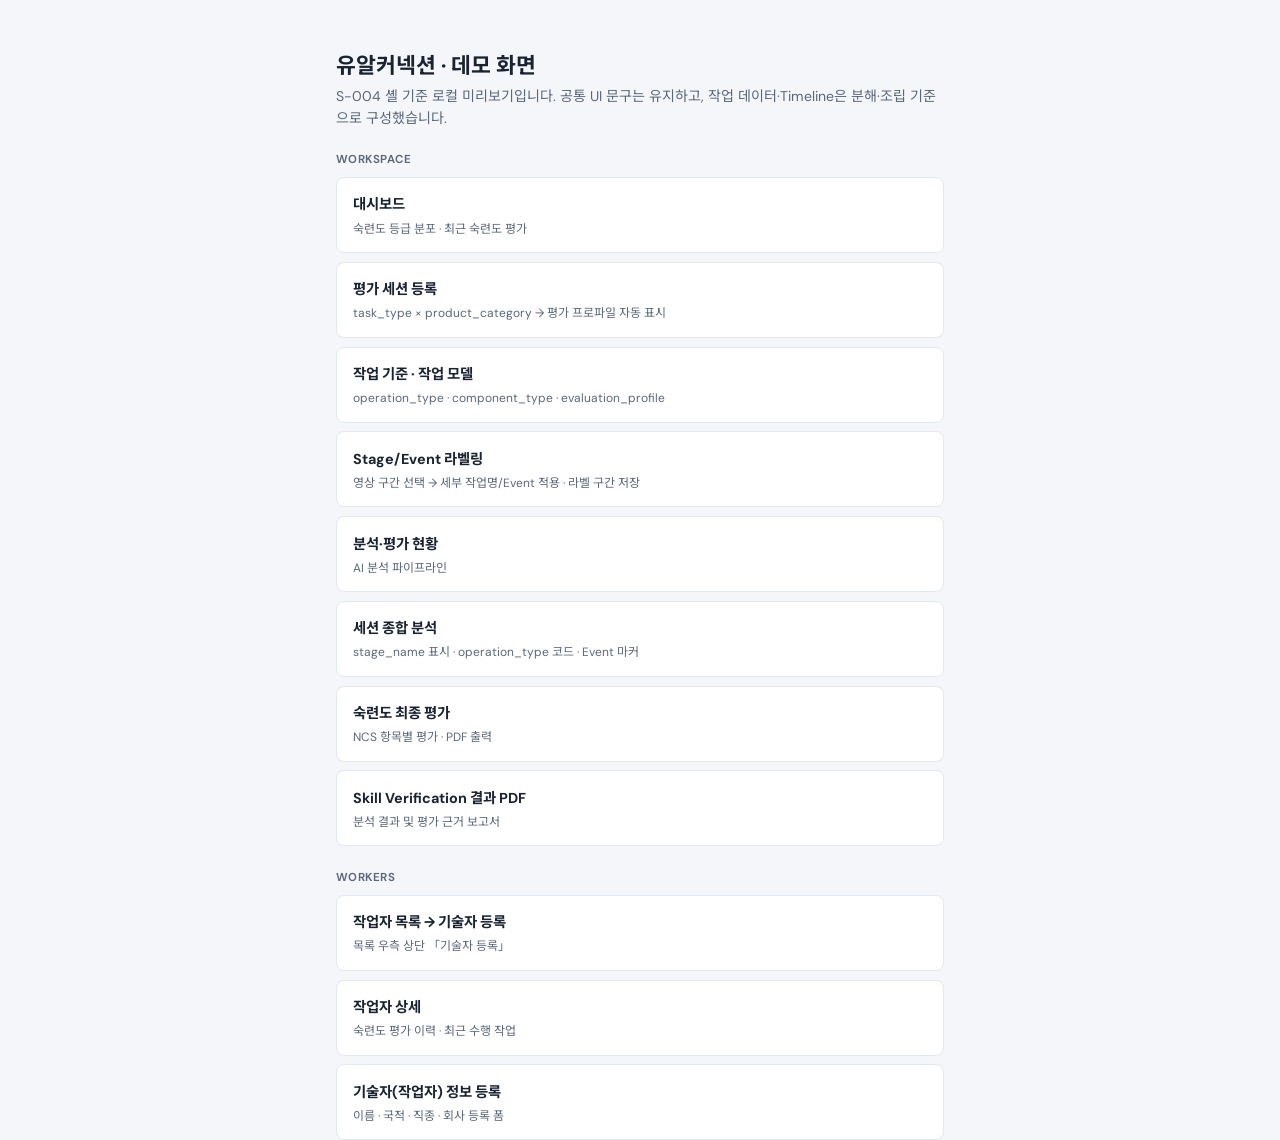
==== index.html @ eb86f655 "Add UR Connection assembly/disassembly preview screens" ====
﻿<!DOCTYPE html>
<html lang="ko">
<head>
  <meta charset="UTF-8" />
  <meta name="viewport" content="width=device-width, initial-scale=1" />
  <title>UR Connection · 데모 화면</title>
  <link rel="preconnect" href="https://fonts.googleapis.com" />
  <link rel="preconnect" href="https://fonts.gstatic.com" crossorigin />
  <link href="https://fonts.googleapis.com/css2?family=DM+Sans:opsz,wght@9..40,400;9..40,500;9..40,600;9..40,700&family=Noto+Sans+KR:wght@400;500;600;700&display=swap" rel="stylesheet" />
  <link rel="stylesheet" href="shared.css" />
  <style>
    .hub { max-width: 40rem; margin: 3rem auto; padding: 0 1rem; }
    .hub h1 { margin: 0 0 0.4rem; font-size: 1.35rem; }
    .hub p { margin: 0 0 1.25rem; color: var(--muted); font-size: 0.88rem; line-height: 1.5; }
    .hub a.card-link {
      display: block;
      padding: 0.9rem 1rem;
      border: 1px solid var(--line);
      border-radius: 0.5rem;
      background: #fff;
      text-decoration: none;
      color: inherit;
      margin-bottom: 0.55rem;
    }
    .hub a.card-link:hover { border-color: #c7dbff; background: var(--brand-soft); }
    .hub a.card-link strong { display: block; font-size: 0.9rem; margin-bottom: 0.2rem; }
    .hub a.card-link span { font-size: 0.75rem; color: var(--muted); }
    .hub .sec { margin: 1.4rem 0 0.55rem; font-size: 0.72rem; font-weight: 650; color: var(--muted); letter-spacing: 0.04em; }
  </style>
</head>
<body>
  <div class="hub">
    <h1>유알커넥션 · 데모 화면</h1>
    <p>S-004 셸 기준 로컬 미리보기입니다. 공통 UI 문구는 유지하고, 작업 데이터·Timeline은 분해·조립 기준으로 구성했습니다.</p>

    <p class="sec">WORKSPACE</p>
    <a class="card-link" href="dashboard.html">
      <strong>대시보드</strong>
      <span>숙련도 등급 분포 · 최근 숙련도 평가</span>
    </a>
    <a class="card-link" href="task-register.html">
      <strong>평가 세션 등록</strong>
      <span>task_type × product_category → 평가 프로파일 자동 표시</span>
    </a>
    <a class="card-link" href="task-models.html">
      <strong>작업 기준 · 작업 모델</strong>
      <span>operation_type · component_type · evaluation_profile</span>
    </a>
    <a class="card-link" href="labeling-timeline.html">
      <strong>Stage/Event 라벨링</strong>
      <span>영상 구간 선택 → 세부 작업명/Event 적용 · 라벨 구간 저장</span>
    </a>
    <a class="card-link" href="analysis-progress.html">
      <strong>분석·평가 현황</strong>
      <span>AI 분석 파이프라인</span>
    </a>
    <a class="card-link" href="analysis-result.html">
      <strong>세션 종합 분석</strong>
      <span>stage_name 표시 · operation_type 코드 · Event 마커</span>
    </a>
    <a class="card-link" href="evaluation-detail.html">
      <strong>숙련도 최종 평가</strong>
      <span>NCS 항목별 평가 · PDF 출력</span>
    </a>
    <a class="card-link" href="report-pdf.html">
      <strong>Skill Verification 결과 PDF</strong>
      <span>분석 결과 및 평가 근거 보고서</span>
    </a>

    <p class="sec">WORKERS</p>
    <a class="card-link" href="workers-list.html">
      <strong>작업자 목록 → 기술자 등록</strong>
      <span>목록 우측 상단 「기술자 등록」</span>
    </a>
    <a class="card-link" href="worker-detail.html">
      <strong>작업자 상세</strong>
      <span>숙련도 평가 이력 · 최근 수행 작업</span>
    </a>
    <a class="card-link" href="workers-register.html">
      <strong>기술자(작업자) 정보 등록</strong>
      <span>이름 · 국적 · 직종 · 회사 등록 폼</span>
    </a>
  </div>
</body>
</html>
---- shared.css ----
:root {
  --bg: #f4f6f9;
  --surface: #ffffff;
  --ink: #1a2332;
  --muted: #5b677a;
  --line: #e2e8f0;
  --brand: #1f6feb;
  --brand-soft: #e8f1ff;
  --ok: #059669;
  --ok-soft: #ecfdf5;
  --warn: #d97706;
  --danger: #dc2626;
  --rail: #0b1b32;
  --rail-text: #c5d0e0;
  --font: "DM Sans", "Noto Sans KR", "Apple SD Gothic Neo", "Malgun Gothic", sans-serif;
  --mono: ui-monospace, SFMono-Regular, Menlo, Consolas, monospace;
}

* { box-sizing: border-box; }
html, body { height: 100%; margin: 0; }
body {
  font-family: var(--font);
  color: var(--ink);
  background: var(--bg);
  -webkit-font-smoothing: antialiased;
}

.shell { display: flex; height: 100dvh; overflow: hidden; }

.rail {
  width: 13rem;
  flex-shrink: 0;
  display: flex;
  flex-direction: column;
  background: var(--rail);
  color: var(--rail-text);
}
.rail-brand {
  height: 3.5rem;
  display: flex;
  align-items: center;
  gap: 0.625rem;
  padding: 0 1rem;
  border-bottom: 1px solid #ffffff14;
}
.mark {
  width: 1.75rem;
  height: 1.75rem;
  border-radius: 0.375rem;
  background: var(--brand);
  color: #fff;
  font-size: 0.7rem;
  font-weight: 700;
  display: grid;
  place-items: center;
}
.rail-brand .name { margin: 0; font-size: 0.875rem; font-weight: 600; color: #fff; }
.rail-brand .ver { margin: 0; font-size: 10px; color: #8fa0b8; }
.rail-sec {
  margin: 0.85rem 0.75rem 0.35rem;
  font-size: 10px;
  letter-spacing: 0.06em;
  color: #7f91ab;
  font-weight: 600;
}
.rail-nav {
  flex: 1;
  overflow: auto;
  padding: 0 0.5rem 0.75rem;
  display: flex;
  flex-direction: column;
  gap: 0.15rem;
}
.nav-link {
  display: flex;
  align-items: center;
  gap: 0.5rem;
  padding: 0.55rem 0.7rem;
  border-radius: 0.4rem;
  color: var(--rail-text);
  text-decoration: none;
  font-size: 0.875rem;
  border-left: 3px solid transparent;
}
.nav-link:hover { background: #ffffff0d; color: #fff; }
.nav-link.active {
  background: #1f6feb33;
  color: #fff;
  border-left-color: var(--brand);
  font-weight: 500;
}
.rail-foot {
  border-top: 1px solid #ffffff14;
  padding: 0.75rem;
}
.user-chip {
  display: flex;
  align-items: center;
  gap: 0.55rem;
  margin-bottom: 0.55rem;
}
.avatar {
  width: 1.75rem;
  height: 1.75rem;
  border-radius: 999px;
  background: #24344f;
  color: #fff;
  font-size: 10px;
  font-weight: 700;
  display: grid;
  place-items: center;
}
.user-chip strong { display: block; color: #fff; font-size: 0.8rem; }
.user-chip span { font-size: 10px; color: #8fa0b8; }
.logout {
  width: 100%;
  border: 1px solid #ffffff22;
  background: transparent;
  color: var(--rail-text);
  border-radius: 0.375rem;
  padding: 0.45rem;
  font: inherit;
  font-size: 0.8rem;
  cursor: pointer;
}
.logout:hover { background: #ffffff0d; color: #fff; }

.content { flex: 1; min-width: 0; display: flex; flex-direction: column; }
.topbar {
  min-height: 3.5rem;
  display: flex;
  align-items: center;
  justify-content: space-between;
  gap: 1rem;
  padding: 0.65rem 1.5rem;
  border-bottom: 1px solid var(--line);
  background: var(--surface);
}
.topbar h1 {
  margin: 0;
  font-size: 1.05rem;
  font-weight: 650;
  letter-spacing: -0.02em;
}
.topbar .meta {
  margin: 0.15rem 0 0;
  font-size: 0.75rem;
  color: var(--muted);
}
.top-actions { display: flex; gap: 0.4rem; flex-shrink: 0; }

.main {
  flex: 1;
  overflow: auto;
  padding: 1rem 1.25rem 2rem;
}

.card {
  background: var(--surface);
  border: 1px solid var(--line);
  border-radius: 0.55rem;
  overflow: hidden;
}
.card + .card { margin-top: 0.75rem; }
.card-h {
  display: flex;
  align-items: center;
  justify-content: space-between;
  gap: 0.75rem;
  padding: 0.7rem 0.9rem;
  border-bottom: 1px solid var(--line);
}
.card-h h2 {
  margin: 0;
  font-size: 0.85rem;
  font-weight: 600;
}
.card-h p {
  margin: 0.2rem 0 0;
  font-size: 0.72rem;
  color: var(--muted);
}
.card-b { padding: 0.9rem; }

.btn {
  appearance: none;
  border: 1px solid var(--line);
  background: #fff;
  color: var(--ink);
  font: inherit;
  font-size: 0.75rem;
  padding: 0.4rem 0.7rem;
  border-radius: 0.375rem;
  cursor: pointer;
  text-decoration: none;
  display: inline-flex;
  align-items: center;
  gap: 0.3rem;
}
.btn:hover { background: var(--bg); }
.btn.primary {
  background: var(--brand);
  border-color: var(--brand);
  color: #fff;
  font-weight: 560;
}
.btn.primary:hover { filter: brightness(0.96); }
.btn:disabled { opacity: 0.5; cursor: not-allowed; }

.grid-2 {
  display: grid;
  grid-template-columns: 1fr 1fr;
  gap: 0.75rem;
}
.grid-3 {
  display: grid;
  grid-template-columns: repeat(3, 1fr);
  gap: 0.75rem;
}
@media (max-width: 960px) {
  .grid-2, .grid-3 { grid-template-columns: 1fr; }
  .shell { flex-direction: column; height: auto; min-height: 100dvh; }
  .rail { width: 100%; }
  .content { min-height: 70vh; }
}

.field {
  display: grid;
  gap: 0.3rem;
}
.field > span {
  font-size: 0.72rem;
  color: var(--muted);
  font-weight: 550;
}
.field .req { color: var(--danger); margin-left: 0.15rem; }
.field input,
.field select,
.field textarea {
  width: 100%;
  border: 1px solid var(--line);
  border-radius: 0.375rem;
  padding: 0.5rem 0.6rem;
  font: inherit;
  font-size: 0.82rem;
  color: var(--ink);
  background: #fff;
}
.field textarea { min-height: 5.5rem; resize: vertical; }
.field input:focus,
.field select:focus,
.field textarea:focus {
  outline: 2px solid color-mix(in oklab, var(--brand) 35%, transparent);
  border-color: var(--brand);
}
.field .err {
  font-size: 0.7rem;
  color: var(--danger);
  min-height: 1em;
}
.help {
  margin: 0;
  font-size: 0.72rem;
  color: var(--muted);
  line-height: 1.45;
}

.info-row {
  display: grid;
  grid-template-columns: repeat(4, 1fr);
  gap: 0.5rem;
}
@media (max-width: 1100px) {
  .info-row { grid-template-columns: 1fr 1fr; }
}
.info-box {
  border: 1px solid var(--line);
  border-radius: 0.45rem;
  padding: 0.65rem 0.7rem;
  background: #fafbfc;
}
.info-box .k {
  margin: 0;
  font-size: 0.68rem;
  color: var(--muted);
}
.info-box .v {
  margin: 0.25rem 0 0;
  font-size: 0.85rem;
  font-weight: 600;
}
.info-box.accent {
  background: var(--brand-soft);
  border-color: #c7dbff;
}
.info-box.accent .v { color: var(--brand); }

.stack { display: grid; gap: 0.75rem; }
.actions-bar {
  display: flex;
  justify-content: flex-end;
  gap: 0.45rem;
  margin-top: 0.85rem;
}

.toast {
  position: fixed;
  right: 1rem;
  bottom: 1rem;
  background: var(--ink);
  color: #fff;
  font-size: 0.78rem;
  padding: 0.65rem 0.9rem;
  border-radius: 0.4rem;
  z-index: 40;
}
.badge {
  display: inline-block;
  font-size: 0.68rem;
  font-weight: 650;
  padding: 0.15rem 0.45rem;
  border-radius: 999px;
  background: var(--ok-soft);
  color: var(--ok);
}
.badge.warn { background: #fff7ed; color: var(--warn); }
.local-tag {
  margin-top: 0.45rem;
  font-size: 10px;
  color: #7f91ab;
  text-align: center;
}

/* Report / PDF */
.report-layout {
  display: grid;
  grid-template-columns: minmax(0, 1fr) 18rem;
  gap: 0.75rem;
  align-items: start;
}
@media (max-width: 1100px) {
  .report-layout { grid-template-columns: 1fr; }
}
.report-sheet {
  background: #fff;
  border: 1px solid var(--line);
  border-radius: 0.55rem;
  padding: 1.25rem 1.35rem 1.5rem;
}
.report-sheet h1 {
  margin: 0;
  font-size: 1.15rem;
  letter-spacing: -0.02em;
}
.report-sheet .sub {
  margin: 0.35rem 0 1rem;
  font-size: 0.78rem;
  color: var(--muted);
}
.report-table {
  width: 100%;
  border-collapse: collapse;
  font-size: 0.78rem;
}
.report-table th,
.report-table td {
  border: 1px solid var(--line);
  padding: 0.45rem 0.55rem;
  text-align: left;
  vertical-align: top;
}
.report-table th {
  width: 8.5rem;
  background: #f8fafc;
  color: var(--muted);
  font-weight: 550;
  font-size: 0.72rem;
}
.section-title {
  margin: 1rem 0 0.45rem;
  font-size: 0.82rem;
  font-weight: 650;
}
.compare-grid {
  display: grid;
  grid-template-columns: 1fr 1fr;
  gap: 0.55rem;
}
.compare-box {
  border: 1px solid var(--line);
  border-radius: 0.45rem;
  padding: 0.7rem;
}
.compare-box .label { margin: 0; font-size: 0.7rem; color: var(--muted); }
.compare-box .score {
  margin: 0.2rem 0 0;
  font-size: 1.4rem;
  font-weight: 700;
  color: var(--brand);
  font-variant-numeric: tabular-nums;
}
.compare-box .note { margin: 0.25rem 0 0; font-size: 0.72rem; color: var(--muted); }

.side-panel .card-b { display: grid; gap: 0.65rem; }
.check {
  display: flex;
  gap: 0.4rem;
  align-items: flex-start;
  font-size: 0.78rem;
  color: var(--ink);
}
.side-note {
  margin: 0;
  padding: 0.55rem 0.65rem;
  border-radius: 0.4rem;
  background: var(--bg);
  font-size: 0.72rem;
  color: var(--muted);
  line-height: 1.45;
}

@media print {
  .rail, .topbar, .side-panel, .no-print { display: none !important; }
  .shell, .content, .main { display: block; height: auto; overflow: visible; }
  .report-layout { display: block; }
  .report-sheet {
    border: 0;
    border-radius: 0;
    padding: 0;
  }
  body { background: #fff; }
}
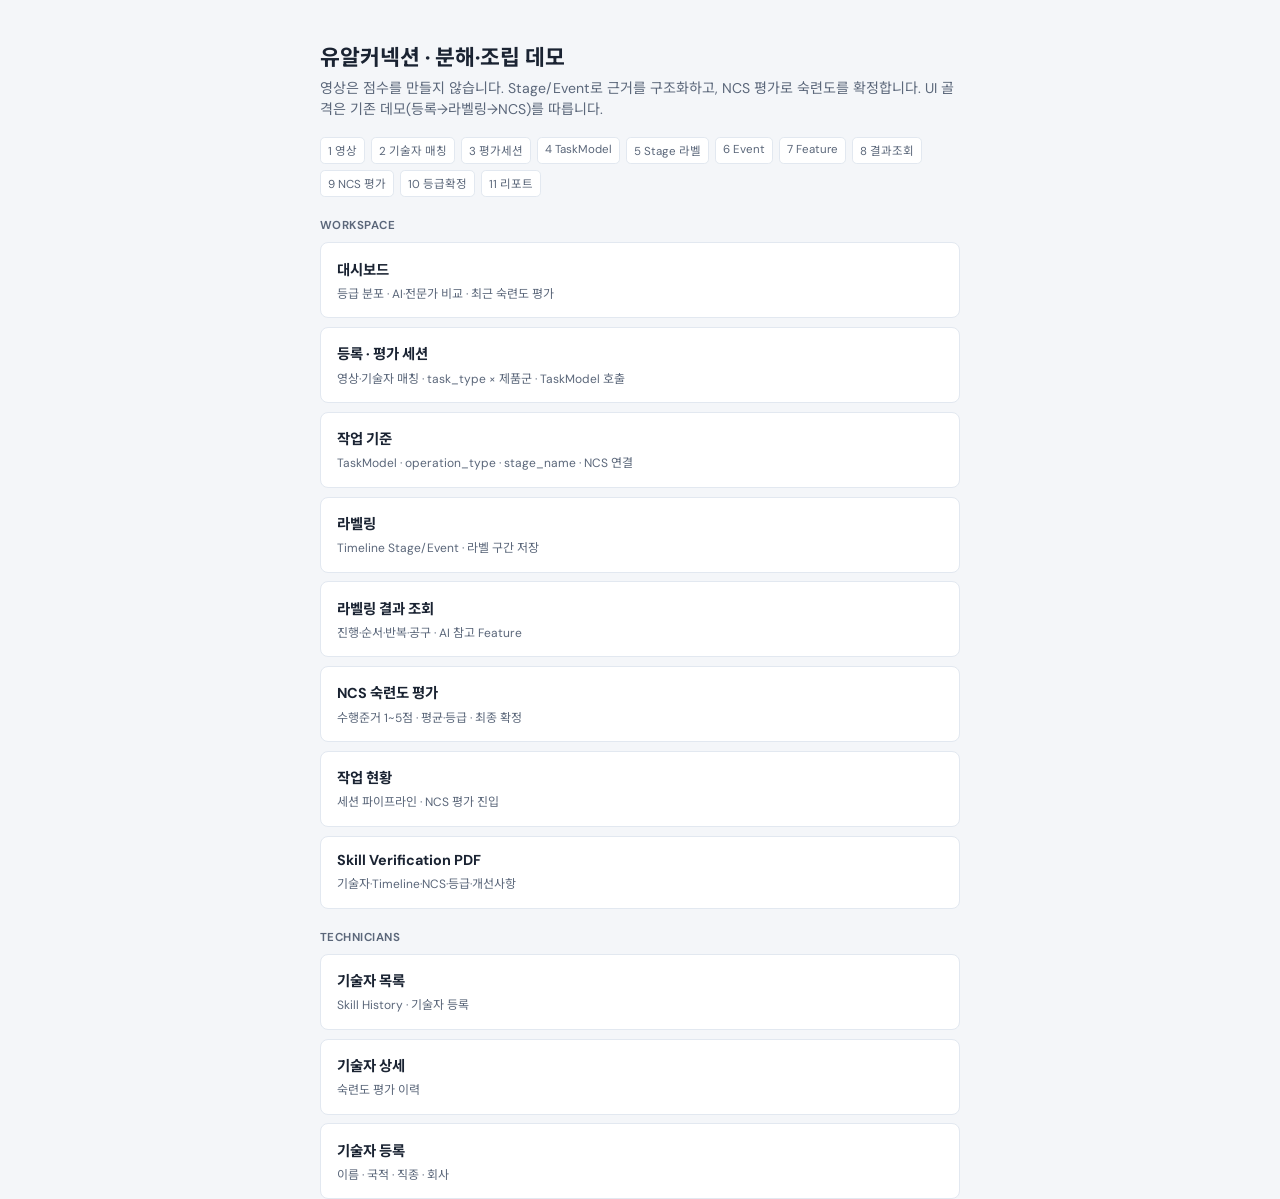
==== commit 011a882e: "Align assembly preview with NCS-centric flow and S3 baseline UI." ====
--- a/index.html
+++ b/index.html
@@ -4,82 +4,55 @@
   <meta charset="UTF-8" />
   <meta name="viewport" content="width=device-width, initial-scale=1" />
   <title>UR Connection · 데모 화면</title>
-  <link rel="preconnect" href="https://fonts.googleapis.com" />
-  <link rel="preconnect" href="https://fonts.gstatic.com" crossorigin />
   <link href="https://fonts.googleapis.com/css2?family=DM+Sans:opsz,wght@9..40,400;9..40,500;9..40,600;9..40,700&family=Noto+Sans+KR:wght@400;500;600;700&display=swap" rel="stylesheet" />
   <link rel="stylesheet" href="shared.css" />
   <style>
-    .hub { max-width: 40rem; margin: 3rem auto; padding: 0 1rem; }
-    .hub h1 { margin: 0 0 0.4rem; font-size: 1.35rem; }
-    .hub p { margin: 0 0 1.25rem; color: var(--muted); font-size: 0.88rem; line-height: 1.5; }
+    .hub { max-width: 42rem; margin: 2.5rem auto; padding: 0 1rem; }
+    .hub h1 { margin: 0 0 0.35rem; font-size: 1.35rem; }
+    .hub > p { margin: 0 0 1.1rem; color: var(--muted); font-size: 0.88rem; line-height: 1.5; }
+    .flow {
+      display: flex; flex-wrap: wrap; gap: 0.35rem; margin: 0 0 1.25rem;
+      font-size: 0.72rem; color: var(--muted);
+    }
+    .flow span {
+      padding: 0.25rem 0.45rem; border: 1px solid var(--line);
+      border-radius: 0.3rem; background: #fff;
+    }
     .hub a.card-link {
-      display: block;
-      padding: 0.9rem 1rem;
-      border: 1px solid var(--line);
-      border-radius: 0.5rem;
-      background: #fff;
-      text-decoration: none;
-      color: inherit;
-      margin-bottom: 0.55rem;
+      display: block; padding: 0.9rem 1rem; border: 1px solid var(--line);
+      border-radius: 0.5rem; background: #fff; text-decoration: none;
+      color: inherit; margin-bottom: 0.55rem;
     }
     .hub a.card-link:hover { border-color: #c7dbff; background: var(--brand-soft); }
     .hub a.card-link strong { display: block; font-size: 0.9rem; margin-bottom: 0.2rem; }
     .hub a.card-link span { font-size: 0.75rem; color: var(--muted); }
-    .hub .sec { margin: 1.4rem 0 0.55rem; font-size: 0.72rem; font-weight: 650; color: var(--muted); letter-spacing: 0.04em; }
+    .hub .sec { margin: 1.25rem 0 0.5rem; font-size: 0.72rem; font-weight: 650; color: var(--muted); letter-spacing: 0.04em; }
   </style>
 </head>
 <body>
   <div class="hub">
-    <h1>유알커넥션 · 데모 화면</h1>
-    <p>S-004 셸 기준 로컬 미리보기입니다. 공통 UI 문구는 유지하고, 작업 데이터·Timeline은 분해·조립 기준으로 구성했습니다.</p>
+    <h1>유알커넥션 · 분해·조립 데모</h1>
+    <p>영상은 점수를 만들지 않습니다. Stage/Event로 근거를 구조화하고, NCS 평가로 숙련도를 확정합니다. UI 골격은 기존 데모(등록→라벨링→NCS)를 따릅니다.</p>
+    <div class="flow">
+      <span>1 영상</span><span>2 기술자 매칭</span><span>3 평가세션</span><span>4 TaskModel</span>
+      <span>5 Stage 라벨</span><span>6 Event</span><span>7 Feature</span><span>8 결과조회</span>
+      <span>9 NCS 평가</span><span>10 등급확정</span><span>11 리포트</span>
+    </div>
 
     <p class="sec">WORKSPACE</p>
-    <a class="card-link" href="dashboard.html">
-      <strong>대시보드</strong>
-      <span>숙련도 등급 분포 · 최근 숙련도 평가</span>
-    </a>
-    <a class="card-link" href="task-register.html">
-      <strong>평가 세션 등록</strong>
-      <span>task_type × product_category → 평가 프로파일 자동 표시</span>
-    </a>
-    <a class="card-link" href="task-models.html">
-      <strong>작업 기준 · 작업 모델</strong>
-      <span>operation_type · component_type · evaluation_profile</span>
-    </a>
-    <a class="card-link" href="labeling-timeline.html">
-      <strong>Stage/Event 라벨링</strong>
-      <span>영상 구간 선택 → 세부 작업명/Event 적용 · 라벨 구간 저장</span>
-    </a>
-    <a class="card-link" href="analysis-progress.html">
-      <strong>분석·평가 현황</strong>
-      <span>AI 분석 파이프라인</span>
-    </a>
-    <a class="card-link" href="analysis-result.html">
-      <strong>세션 종합 분석</strong>
-      <span>stage_name 표시 · operation_type 코드 · Event 마커</span>
-    </a>
-    <a class="card-link" href="evaluation-detail.html">
-      <strong>숙련도 최종 평가</strong>
-      <span>NCS 항목별 평가 · PDF 출력</span>
-    </a>
-    <a class="card-link" href="report-pdf.html">
-      <strong>Skill Verification 결과 PDF</strong>
-      <span>분석 결과 및 평가 근거 보고서</span>
-    </a>
+    <a class="card-link" href="dashboard.html"><strong>대시보드</strong><span>등급 분포 · AI·전문가 비교 · 최근 숙련도 평가</span></a>
+    <a class="card-link" href="task-register.html"><strong>등록 · 평가 세션</strong><span>영상·기술자 매칭 · task_type × 제품군 · TaskModel 호출</span></a>
+    <a class="card-link" href="task-models.html"><strong>작업 기준</strong><span>TaskModel · operation_type · stage_name · NCS 연결</span></a>
+    <a class="card-link" href="labeling-timeline.html"><strong>라벨링</strong><span>Timeline Stage/Event · 라벨 구간 저장</span></a>
+    <a class="card-link" href="analysis-result.html"><strong>라벨링 결과 조회</strong><span>진행·순서·반복·공구 · AI 참고 Feature</span></a>
+    <a class="card-link" href="evaluation-detail.html"><strong>NCS 숙련도 평가</strong><span>수행준거 1~5점 · 평균·등급 · 최종 확정</span></a>
+    <a class="card-link" href="analysis-progress.html"><strong>작업 현황</strong><span>세션 파이프라인 · NCS 평가 진입</span></a>
+    <a class="card-link" href="report-pdf.html"><strong>Skill Verification PDF</strong><span>기술자·Timeline·NCS·등급·개선사항</span></a>
 
-    <p class="sec">WORKERS</p>
-    <a class="card-link" href="workers-list.html">
-      <strong>작업자 목록 → 기술자 등록</strong>
-      <span>목록 우측 상단 「기술자 등록」</span>
-    </a>
-    <a class="card-link" href="worker-detail.html">
-      <strong>작업자 상세</strong>
-      <span>숙련도 평가 이력 · 최근 수행 작업</span>
-    </a>
-    <a class="card-link" href="workers-register.html">
-      <strong>기술자(작업자) 정보 등록</strong>
-      <span>이름 · 국적 · 직종 · 회사 등록 폼</span>
-    </a>
+    <p class="sec">TECHNICIANS</p>
+    <a class="card-link" href="workers-list.html"><strong>기술자 목록</strong><span>Skill History · 기술자 등록</span></a>
+    <a class="card-link" href="worker-detail.html"><strong>기술자 상세</strong><span>숙련도 평가 이력</span></a>
+    <a class="card-link" href="workers-register.html"><strong>기술자 등록</strong><span>이름 · 국적 · 직종 · 회사</span></a>
   </div>
 </body>
 </html>
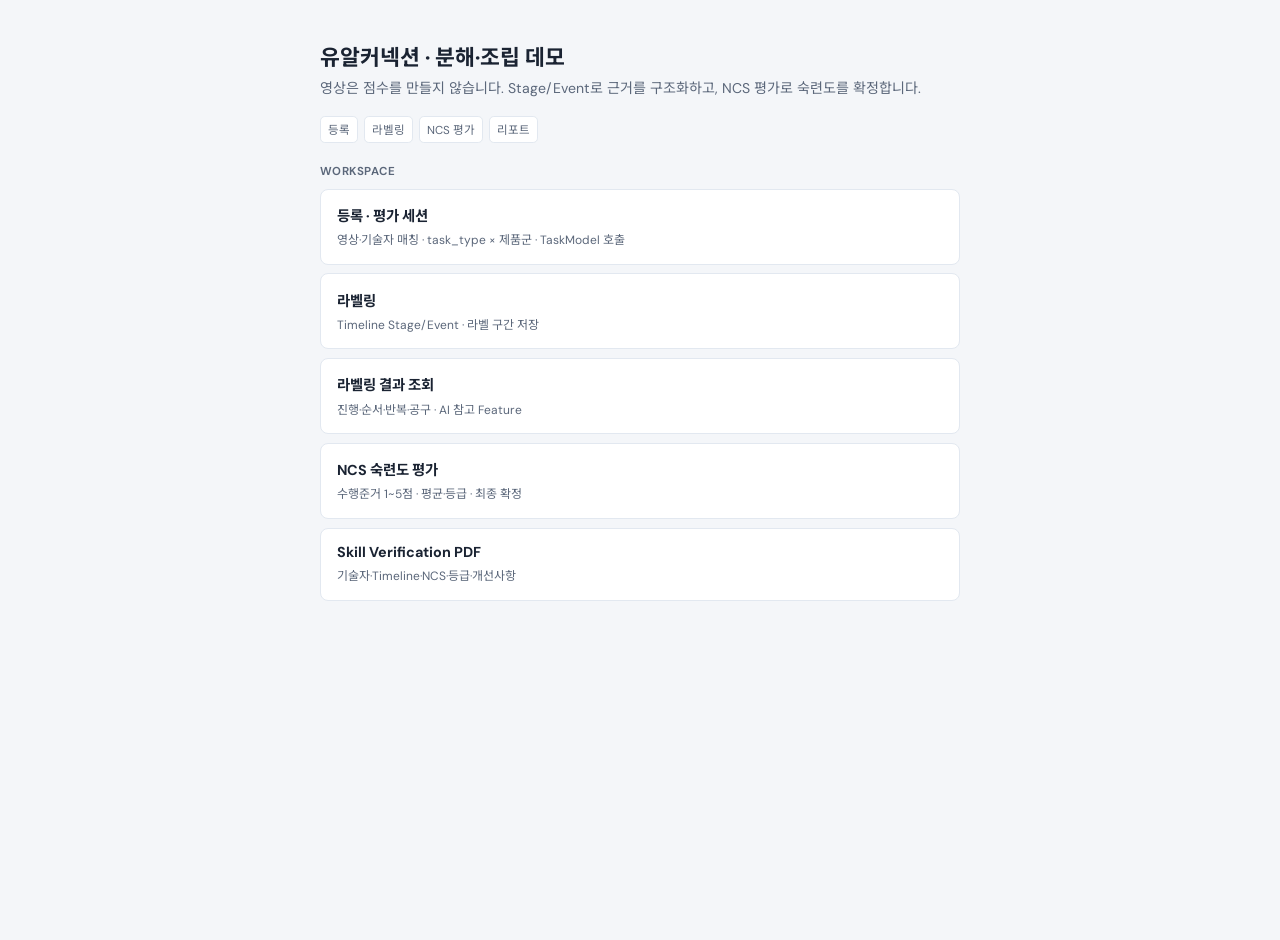
==== commit 61ef1803: "Remove dashboard, task models, work status, and technician screens from demo nav." ====
--- a/index.html
+++ b/index.html
@@ -32,27 +32,17 @@
 <body>
   <div class="hub">
     <h1>유알커넥션 · 분해·조립 데모</h1>
-    <p>영상은 점수를 만들지 않습니다. Stage/Event로 근거를 구조화하고, NCS 평가로 숙련도를 확정합니다. UI 골격은 기존 데모(등록→라벨링→NCS)를 따릅니다.</p>
+    <p>영상은 점수를 만들지 않습니다. Stage/Event로 근거를 구조화하고, NCS 평가로 숙련도를 확정합니다.</p>
     <div class="flow">
-      <span>1 영상</span><span>2 기술자 매칭</span><span>3 평가세션</span><span>4 TaskModel</span>
-      <span>5 Stage 라벨</span><span>6 Event</span><span>7 Feature</span><span>8 결과조회</span>
-      <span>9 NCS 평가</span><span>10 등급확정</span><span>11 리포트</span>
+      <span>등록</span><span>라벨링</span><span>NCS 평가</span><span>리포트</span>
     </div>
 
     <p class="sec">WORKSPACE</p>
-    <a class="card-link" href="dashboard.html"><strong>대시보드</strong><span>등급 분포 · AI·전문가 비교 · 최근 숙련도 평가</span></a>
     <a class="card-link" href="task-register.html"><strong>등록 · 평가 세션</strong><span>영상·기술자 매칭 · task_type × 제품군 · TaskModel 호출</span></a>
-    <a class="card-link" href="task-models.html"><strong>작업 기준</strong><span>TaskModel · operation_type · stage_name · NCS 연결</span></a>
     <a class="card-link" href="labeling-timeline.html"><strong>라벨링</strong><span>Timeline Stage/Event · 라벨 구간 저장</span></a>
     <a class="card-link" href="analysis-result.html"><strong>라벨링 결과 조회</strong><span>진행·순서·반복·공구 · AI 참고 Feature</span></a>
     <a class="card-link" href="evaluation-detail.html"><strong>NCS 숙련도 평가</strong><span>수행준거 1~5점 · 평균·등급 · 최종 확정</span></a>
-    <a class="card-link" href="analysis-progress.html"><strong>작업 현황</strong><span>세션 파이프라인 · NCS 평가 진입</span></a>
     <a class="card-link" href="report-pdf.html"><strong>Skill Verification PDF</strong><span>기술자·Timeline·NCS·등급·개선사항</span></a>
-
-    <p class="sec">TECHNICIANS</p>
-    <a class="card-link" href="workers-list.html"><strong>기술자 목록</strong><span>Skill History · 기술자 등록</span></a>
-    <a class="card-link" href="worker-detail.html"><strong>기술자 상세</strong><span>숙련도 평가 이력</span></a>
-    <a class="card-link" href="workers-register.html"><strong>기술자 등록</strong><span>이름 · 국적 · 직종 · 회사</span></a>
   </div>
 </body>
 </html>
